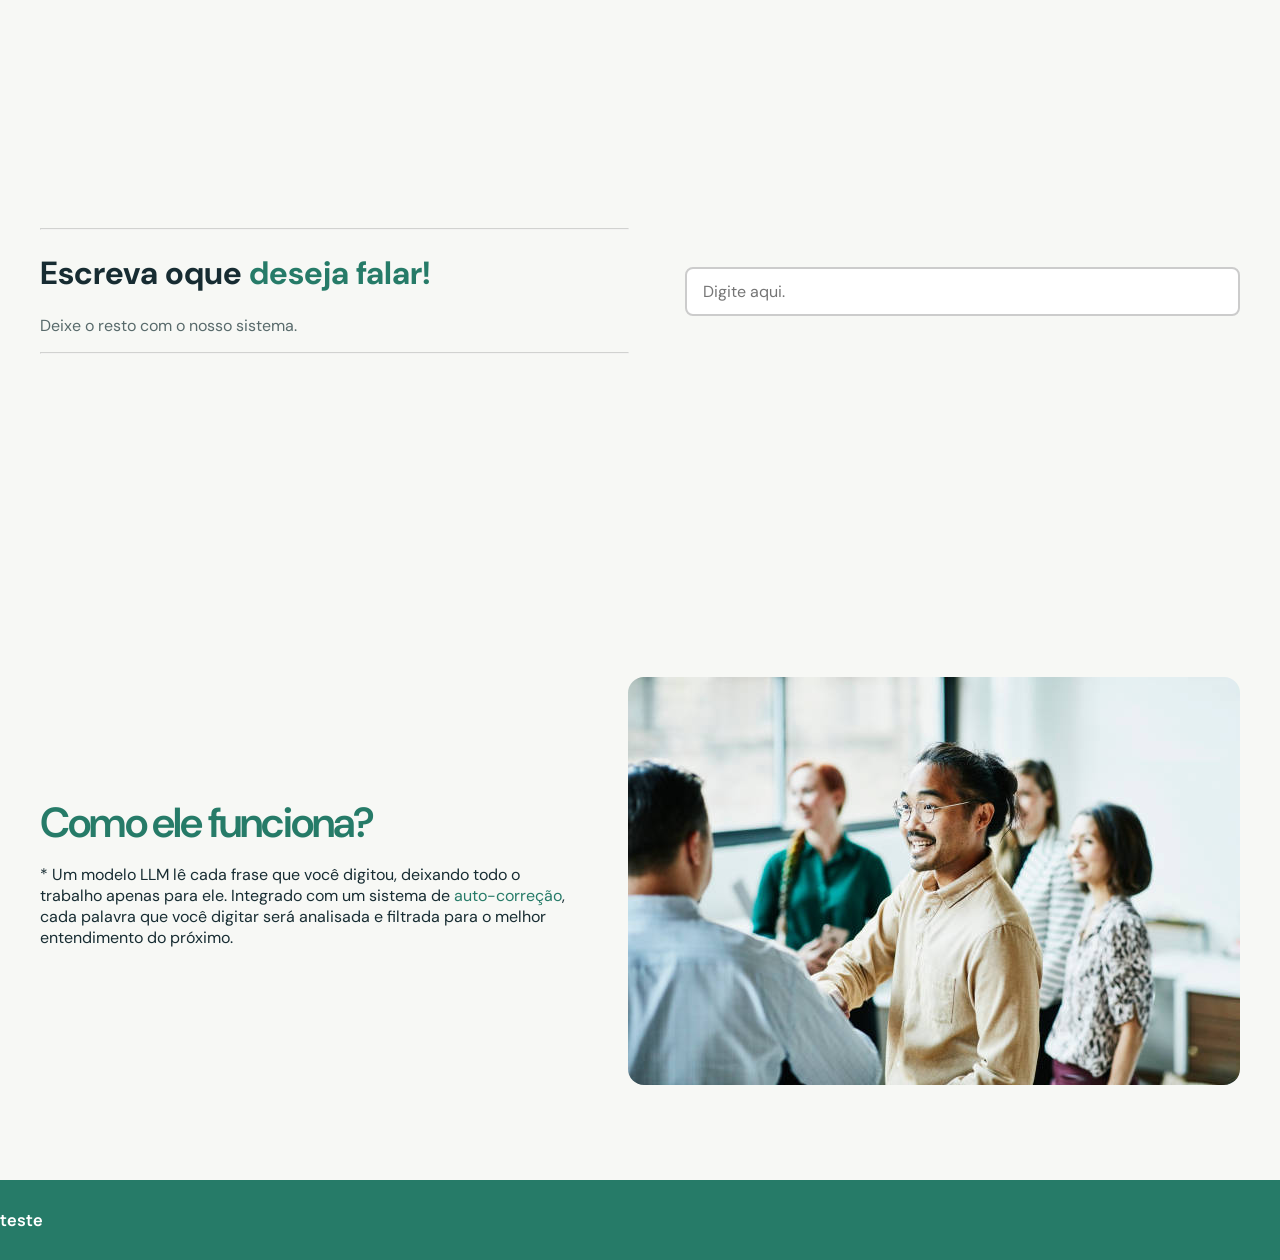
==== Website/project.html @ c52cffe4 "aditiions" ====
<!DOCTYPE html>
<html lang="en">
<head>
    <meta charset="UTF-8">
    <meta name="viewport" content="width=device-width, initial-scale=1.0">
    <link rel="stylesheet" href="style\project.css">
    <title>Demonstração</title>
</head>
<body>
    <main class="hero">
        <div class="starterText">
            <hr>
            <h1>Escreva oque <span>deseja falar!</span></h1>
            <p>Deixe o resto com o nosso sistema.</p>
            <hr>
        </div>
        <input type="text" id="phrase" name="phrase" placeholder="Digite aqui.">
    </main>

    <main class="hero">
        <main class="workText">
            <h2><span>Como ele funciona?</span></h2>
            <p>* Um modelo LLM lê cada frase que você digitou, deixando todo o trabalho apenas para ele. Integrado com um sistema de <span>auto-correção</span>, cada palavra que você digitar será analisada e filtrada para o melhor entendimento do próximo.</p>
        </main>
        <img src="assets\gettyimages-1180037246-612x612.jpg" alt="example image" class="exampleImage">
    </main>


    <footer class="footer">
        <p>teste</p> 
    </footer>
</body>
</html>
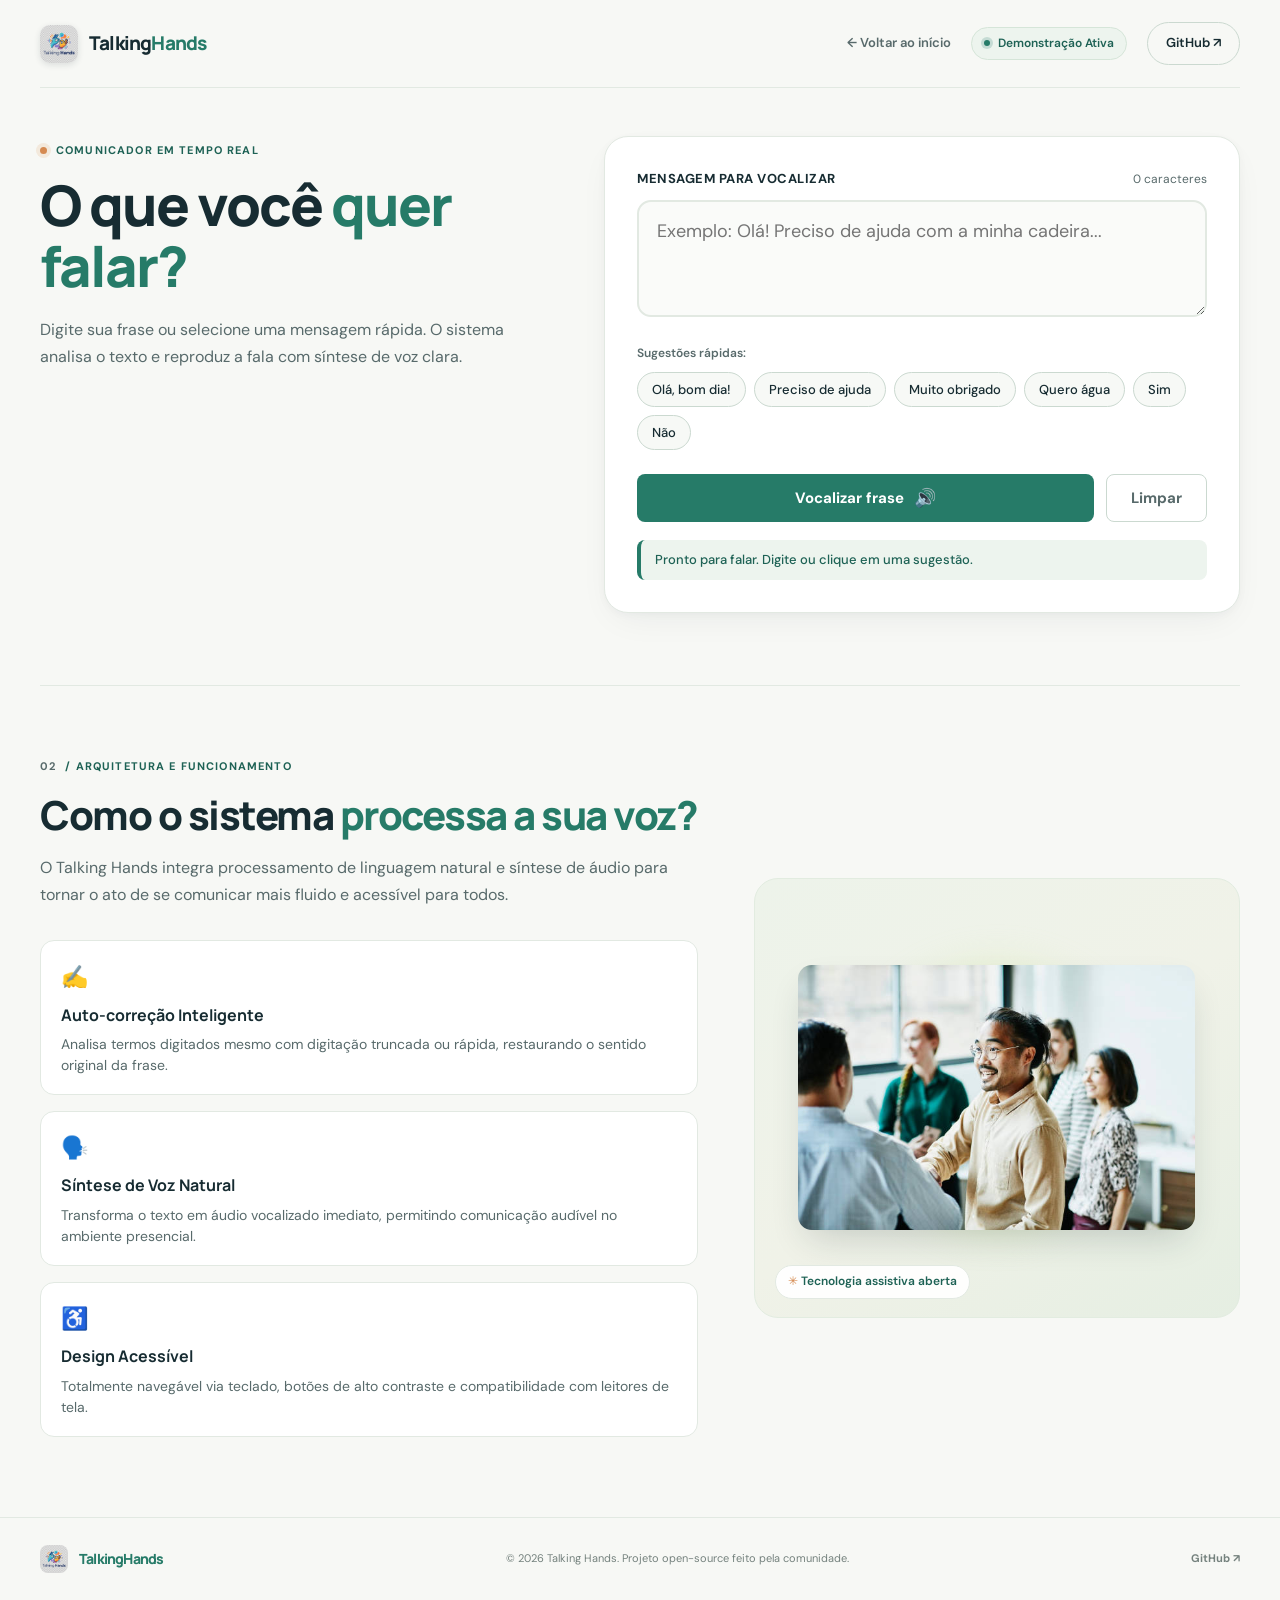
==== commit b78d14ac: "working demo" ====
--- a/Website/project.html
+++ b/Website/project.html
@@ -1,33 +1,149 @@
 <!DOCTYPE html>
-<html lang="en">
+<html lang="pt-BR">
 <head>
     <meta charset="UTF-8">
     <meta name="viewport" content="width=device-width, initial-scale=1.0">
-    <link rel="stylesheet" href="style\project.css">
-    <title>Demonstração</title>
+    <meta name="theme-color" content="#f7f8f5">
+    <meta name="description" content="Demonstração do Comunicador Talking Hands — escreva, ajuste e vocalize frases com facilidade e acessibilidade.">
+    <!-- Open Graph / Redes Sociais -->
+    <meta property="og:type" content="website">
+    <meta property="og:title" content="Demonstração — Talking Hands">
+    <meta property="og:description" content="Teste em tempo real o comunicador acessível com síntese de voz e atalhos rápidos.">
+    <meta property="og:image" content="assets/Gemini_Generated_Image_npv0zrnpv0zrnpv0.jpeg">
+    <link rel="stylesheet" href="style/project.css">
+    <link rel="icon" type="image/jpeg" href="assets/Gemini_Generated_Image_npv0zrnpv0zrnpv0.jpeg">
+    <title>Demonstração — Talking Hands</title>
 </head>
 <body>
-    <main class="hero">
-        <div class="starterText">
-            <hr>
-            <h1>Escreva oque <span>deseja falar!</span></h1>
-            <p>Deixe o resto com o nosso sistema.</p>
-            <hr>
-        </div>
-        <input type="text" id="phrase" name="phrase" placeholder="Digite aqui.">
+    <header class="site-header">
+        <a class="brand" href="index.html" aria-label="Talking Hands, ir para página inicial">
+            <img src="assets/Gemini_Generated_Image_npv0zrnpv0zrnpv0.jpeg" alt="" class="brand-logo" width="38" height="38">
+            <span>Talking<span class="brand-accent">Hands</span></span>
+        </a>
+        <nav aria-label="Navegação do sistema">
+            <a class="nav-link" href="index.html">← Voltar ao início</a>
+            <span class="demo-badge"><span class="badge-dot" aria-hidden="true"></span> Demonstração Ativa</span>
+            <a class="nav-cta" href="https://github.com/Raafakkj/Talking-Hands-Project" target="_blank" rel="noopener noreferrer">
+                GitHub <span aria-hidden="true">↗</span>
+            </a>
+        </nav>
+    </header>
+
+    <main class="main-layout">
+        <!-- SEÇÃO PRINCIPAL DE COMUNICAÇÃO (DEMONSTRAÇÃO) -->
+        <section class="demo-hero" aria-labelledby="demo-heading">
+            <div class="demo-intro">
+                <p class="eyebrow">
+                    <span class="eyebrow-dot" aria-hidden="true"></span>
+                    Comunicador em Tempo Real
+                </p>
+                <h1 id="demo-heading">O que você <span>quer falar?</span></h1>
+                <p class="demo-description">
+                    Digite sua frase ou selecione uma mensagem rápida. O sistema analisa o texto e reproduz a fala com síntese de voz clara.
+                </p>
+            </div>
+
+            <div class="communicator-card">
+                <form id="speak-form" class="speak-form">
+                    <div class="input-header">
+                        <label for="phrase" class="input-label">Mensagem para vocalizar</label>
+                        <span class="char-count" id="char-count" aria-live="polite">0 caracteres</span>
+                    </div>
+
+                    <div class="input-wrapper">
+                        <textarea 
+                            id="phrase" 
+                            name="phrase" 
+                            rows="3" 
+                            placeholder="Exemplo: Olá! Preciso de ajuda com a minha cadeira..."
+                            autocomplete="off"
+                            spellcheck="true"
+                            required
+                        ></textarea>
+                    </div>
+
+                    <!-- Frases de atalho rápido (essencial em CAA / Tecnologias Assistivas) -->
+                    <div class="quick-chips-wrapper">
+                        <span class="chips-label">Sugestões rápidas:</span>
+                        <div class="quick-chips" role="group" aria-label="Frases de resposta rápida">
+                            <button type="button" class="chip-btn" data-text="Olá, bom dia!">Olá, bom dia!</button>
+                            <button type="button" class="chip-btn" data-text="Preciso de ajuda, por favor.">Preciso de ajuda</button>
+                            <button type="button" class="chip-btn" data-text="Muito obrigado!">Muito obrigado</button>
+                            <button type="button" class="chip-btn" data-text="Gostaria de tomar um pouco de água.">Quero água</button>
+                            <button type="button" class="chip-btn" data-text="Sim, tudo bem.">Sim</button>
+                            <button type="button" class="chip-btn" data-text="Não, obrigado.">Não</button>
+                        </div>
+                    </div>
+
+                    <div class="form-actions">
+                        <button type="submit" id="btn-speak" class="button button-primary">
+                            <span>Vocalizar frase</span>
+                            <span class="btn-icon" aria-hidden="true">🔊</span>
+                        </button>
+                        <button type="button" id="btn-clear" class="button button-ghost">
+                            <span>Limpar</span>
+                        </button>
+                    </div>
+
+                    <!-- Região de acessibilidade para anúncios de status -->
+                    <div id="status-feedback" class="status-feedback" role="status" aria-live="polite">
+                        Pronto para falar. Digite ou clique em uma sugestão.
+                    </div>
+                </form>
+            </div>
+        </section>
+
+        <!-- SEÇÃO EXPLICATIVA: COMO O SISTEMA FUNCIONA -->
+        <section class="how-it-works" aria-labelledby="works-heading">
+            <div class="works-content">
+                <div class="works-label"><span>02</span> / ARQUITETURA E FUNCIONAMENTO</div>
+                <h2 id="works-heading">Como o sistema <span>processa a sua voz?</span></h2>
+                <p>
+                    O Talking Hands integra processamento de linguagem natural e síntese de áudio para tornar o ato de se comunicar mais fluido e acessível para todos.
+                </p>
+
+                <div class="features-grid">
+                    <div class="feature-card">
+                        <div class="feature-icon" aria-hidden="true">✍️</div>
+                        <h3>Auto-correção Inteligente</h3>
+                        <p>Analisa termos digitados mesmo com digitação truncada ou rápida, restaurando o sentido original da frase.</p>
+                    </div>
+                    <div class="feature-card">
+                        <div class="feature-icon" aria-hidden="true">🗣️</div>
+                        <h3>Síntese de Voz Natural</h3>
+                        <p>Transforma o texto em áudio vocalizado imediato, permitindo comunicação audível no ambiente presencial.</p>
+                    </div>
+                    <div class="feature-card">
+                        <div class="feature-icon" aria-hidden="true">♿</div>
+                        <h3>Design Acessível</h3>
+                        <p>Totalmente navegável via teclado, botões de alto contraste e compatibilidade com leitores de tela.</p>
+                    </div>
+                </div>
+            </div>
+
+            <div class="works-visual">
+                <div class="visual-glow" aria-hidden="true"></div>
+                <img 
+                    src="assets/gettyimages-1180037246-612x612.jpg" 
+                    alt="Pessoa utilizando tecnologia assistiva e comunicador acessível com auxílio das mãos" 
+                    class="exampleImage"
+                >
+                <div class="visual-badge">
+                    <span aria-hidden="true">✳</span> Tecnologia assistiva aberta
+                </div>
+            </div>
+        </section>
     </main>
 
-    <main class="hero">
-        <main class="workText">
-            <h2><span>Como ele funciona?</span></h2>
-            <p>* Um modelo LLM lê cada frase que você digitou, deixando todo o trabalho apenas para ele. Integrado com um sistema de <span>auto-correção</span>, cada palavra que você digitar será analisada e filtrada para o melhor entendimento do próximo.</p>
-        </main>
-        <img src="assets\gettyimages-1180037246-612x612.jpg" alt="example image" class="exampleImage">
-    </main>
+    <footer class="site-footer">
+        <a class="footer-brand" href="index.html">
+            <img src="assets/Gemini_Generated_Image_npv0zrnpv0zrnpv0.jpeg" alt="" class="footer-logo" width="28" height="28">
+            <span>Talking<span>Hands</span></span>
+        </a>
+        <p>© 2026 Talking Hands. Projeto open-source feito pela comunidade.</p>
+        <a href="https://github.com/Raafakkj/Talking-Hands-Project" target="_blank" rel="noopener noreferrer">GitHub ↗</a>
+    </footer>
 
-
-    <footer class="footer">
-        <p>teste</p> 
-    </footer>
+    <script src="js/project.js" defer></script>
 </body>
-</html>+</html>
--- a/Website/style/project.css
+++ b/Website/style/project.css
@@ -0,0 +1,628 @@
+@import url('https://fonts.googleapis.com/css2?family=DM+Sans:wght@400;500;600;700&family=Manrope:wght@400;500;600;700;800&display=swap');
+
+:root {
+    color-scheme: light;
+    --ink: #172c32;
+    --muted: #586a6b;
+    --paper: #f7f8f5;
+    --card-bg: #ffffff;
+    --white: #ffffff;
+    --green: #267b68;
+    --green-dark: #1e6255;
+    --lime: #d8edaa;
+    --accent-orange: #d58a51;
+    --line: #e2e9e2;
+    --border-soft: #cbd9d0;
+    --radius-sm: 8px;
+    --radius-md: 14px;
+    --radius-lg: 24px;
+    font-family: 'DM Sans', -apple-system, BlinkMacSystemFont, 'Segoe UI', Roboto, sans-serif;
+    color: var(--ink);
+    background: var(--paper);
+    font-synthesis: none;
+    text-rendering: optimizeLegibility;
+}
+
+*,
+*::before,
+*::after {
+    box-sizing: border-box;
+}
+
+html {
+    scroll-behavior: smooth;
+}
+
+body {
+    min-width: 320px;
+    margin: 0;
+    line-height: 1.6;
+}
+
+a {
+    color: inherit;
+    text-decoration: none;
+}
+
+/* ==========================================================================
+   HEADER
+   ========================================================================== */
+
+.site-header {
+    position: relative;
+    z-index: 10;
+    display: flex;
+    align-items: center;
+    justify-content: space-between;
+    width: min(1200px, calc(100% - 64px));
+    min-height: 88px;
+    margin: 0 auto;
+    border-bottom: 1px solid var(--line);
+}
+
+.brand,
+.footer-brand {
+    display: inline-flex;
+    align-items: center;
+    gap: 11px;
+    font-family: 'Manrope', 'Segoe UI', sans-serif;
+    font-size: 19px;
+    font-weight: 800;
+    letter-spacing: -0.8px;
+    text-decoration: none;
+}
+
+.brand-logo {
+    width: 38px;
+    height: 38px;
+    border-radius: 10px;
+    object-fit: cover;
+    box-shadow: 0 2px 6px rgba(23, 44, 50, 0.12);
+}
+
+.footer-logo {
+    width: 28px;
+    height: 28px;
+    border-radius: 8px;
+    object-fit: cover;
+}
+
+.brand-mark {
+    display: grid;
+    width: 36px;
+    height: 36px;
+    place-items: center;
+    border-radius: 12px;
+    background: var(--green);
+    color: var(--white);
+    font-size: 12px;
+    letter-spacing: -0.3px;
+}
+
+.brand-accent,
+.footer-brand span {
+    color: var(--green);
+}
+
+.site-header nav {
+    display: flex;
+    align-items: center;
+    gap: 20px;
+    font-size: 13px;
+    font-weight: 600;
+}
+
+.nav-link {
+    color: var(--muted);
+    transition: color 160ms ease;
+}
+
+.nav-link:hover {
+    color: var(--green);
+}
+
+.demo-badge {
+    display: inline-flex;
+    align-items: center;
+    gap: 8px;
+    padding: 6px 12px;
+    border-radius: 999px;
+    background: #edf4ee;
+    color: var(--green-dark);
+    font-size: 12px;
+    font-weight: 600;
+    border: 1px solid #d5e5d8;
+}
+
+.badge-dot {
+    width: 6px;
+    height: 6px;
+    border-radius: 50%;
+    background: var(--green);
+    box-shadow: 0 0 0 3px rgba(38, 123, 104, 0.2);
+}
+
+.nav-cta {
+    padding: 10px 18px;
+    border: 1px solid var(--border-soft);
+    border-radius: 999px;
+    text-decoration: none;
+    font-size: 13px;
+    font-weight: 600;
+    transition: background-color 160ms ease, border-color 160ms ease;
+}
+
+.nav-cta:hover {
+    border-color: var(--green);
+    background: #edf4ee;
+}
+
+/* ==========================================================================
+   LAYOUT
+   ========================================================================== */
+
+.main-layout {
+    width: min(1200px, calc(100% - 64px));
+    margin: 0 auto;
+    padding: 48px 0 80px;
+}
+
+/* ==========================================================================
+   HERO / DEMO COMMUNICATOR CARD
+   ========================================================================== */
+
+.demo-hero {
+    display: grid;
+    grid-template-columns: 1fr 1.25fr;
+    gap: 56px;
+    align-items: start;
+    padding-bottom: 72px;
+    border-bottom: 1px solid var(--line);
+}
+
+.eyebrow {
+    display: inline-flex;
+    align-items: center;
+    gap: 9px;
+    margin: 0 0 16px;
+    color: var(--green-dark);
+    font-size: 11px;
+    font-weight: 700;
+    letter-spacing: 1.15px;
+    text-transform: uppercase;
+}
+
+.eyebrow-dot {
+    width: 7px;
+    height: 7px;
+    border-radius: 50%;
+    background: var(--accent-orange);
+    box-shadow: 0 0 0 4px #f3e9dc;
+}
+
+.demo-intro h1 {
+    font-family: 'Manrope', 'Segoe UI', sans-serif;
+    font-size: clamp(38px, 4.5vw, 56px);
+    font-weight: 800;
+    letter-spacing: -2px;
+    line-height: 1.08;
+    margin: 0 0 20px;
+}
+
+.demo-intro h1 span {
+    color: var(--green);
+}
+
+.demo-description {
+    color: var(--muted);
+    font-size: 16px;
+    line-height: 1.7;
+    margin: 0;
+}
+
+/* O CARD DO COMUNICADOR */
+.communicator-card {
+    background: var(--card-bg);
+    border: 1px solid var(--line);
+    border-radius: var(--radius-lg);
+    padding: 32px;
+    box-shadow: 0 12px 36px -12px rgba(23, 44, 50, 0.08), 0 2px 8px rgba(23, 44, 50, 0.03);
+    position: relative;
+}
+
+.input-header {
+    display: flex;
+    justify-content: space-between;
+    align-items: center;
+    margin-bottom: 10px;
+}
+
+.input-label {
+    font-size: 13px;
+    font-weight: 700;
+    color: var(--ink);
+    text-transform: uppercase;
+    letter-spacing: 0.5px;
+}
+
+.char-count {
+    font-size: 12px;
+    color: var(--muted);
+}
+
+.input-wrapper textarea {
+    width: 100%;
+    padding: 16px 18px;
+    border: 2px solid var(--line);
+    border-radius: var(--radius-md);
+    font-size: 18px;
+    font-family: inherit;
+    color: var(--ink);
+    background: #fafbf9;
+    resize: vertical;
+    min-height: 110px;
+    line-height: 1.5;
+    transition: border-color 180ms ease, background-color 180ms ease, box-shadow 180ms ease;
+}
+
+.input-wrapper textarea:focus {
+    outline: none;
+    background: #ffffff;
+    border-color: var(--green);
+    box-shadow: 0 0 0 4px rgba(38, 123, 104, 0.15);
+}
+
+/* CHIPS DE RESPOSTA RÁPIDA (AAC) */
+.quick-chips-wrapper {
+    margin: 20px 0;
+}
+
+.chips-label {
+    display: block;
+    font-size: 12px;
+    font-weight: 600;
+    color: var(--muted);
+    margin-bottom: 8px;
+}
+
+.quick-chips {
+    display: flex;
+    flex-wrap: wrap;
+    gap: 8px;
+}
+
+.chip-btn {
+    appearance: none;
+    border: 1px solid var(--border-soft);
+    background: #f7f9f6;
+    color: var(--ink);
+    padding: 8px 14px;
+    border-radius: 999px;
+    font-size: 13px;
+    font-weight: 500;
+    cursor: pointer;
+    font-family: inherit;
+    transition: all 140ms ease;
+}
+
+.chip-btn:hover {
+    background: var(--lime);
+    border-color: #bad388;
+    color: #17382f;
+    transform: translateY(-1px);
+}
+
+.chip-btn:active {
+    transform: translateY(0);
+}
+
+/* AÇÕES DO FORMULÁRIO */
+.form-actions {
+    display: flex;
+    align-items: center;
+    gap: 12px;
+    margin-top: 24px;
+}
+
+.button {
+    display: inline-flex;
+    align-items: center;
+    justify-content: center;
+    gap: 10px;
+    min-height: 48px;
+    padding: 0 24px;
+    border-radius: var(--radius-sm);
+    font-size: 15px;
+    font-weight: 700;
+    cursor: pointer;
+    font-family: inherit;
+    border: none;
+    transition: background-color 160ms ease, transform 160ms ease, box-shadow 160ms ease;
+}
+
+.button-primary {
+    background: var(--green);
+    color: var(--white);
+    flex: 1;
+}
+
+.button-primary:hover {
+    background: var(--green-dark);
+    transform: translateY(-1px);
+    box-shadow: 0 6px 16px rgba(38, 123, 104, 0.25);
+}
+
+.button-primary:active {
+    transform: translateY(0);
+}
+
+.btn-icon {
+    font-size: 18px;
+}
+
+.button-ghost {
+    background: transparent;
+    color: var(--muted);
+    border: 1px solid var(--border-soft);
+}
+
+.button-ghost:hover {
+    background: #edf4ee;
+    color: var(--ink);
+}
+
+/* FEEDBACK DE STATUS */
+.status-feedback {
+    margin-top: 18px;
+    padding: 10px 14px;
+    border-radius: var(--radius-sm);
+    background: #edf4ee;
+    border-left: 4px solid var(--green);
+    color: var(--green-dark);
+    font-size: 13px;
+    font-weight: 500;
+}
+
+/* ==========================================================================
+   SEÇÃO COMO FUNCIONA
+   ========================================================================== */
+
+.how-it-works {
+    display: grid;
+    grid-template-columns: 1.15fr 0.85fr;
+    gap: 56px;
+    align-items: center;
+    padding-top: 72px;
+}
+
+.works-label {
+    display: flex;
+    align-items: center;
+    gap: 9px;
+    margin-bottom: 16px;
+    color: var(--green-dark);
+    font-size: 11px;
+    font-weight: 700;
+    letter-spacing: 1.15px;
+}
+
+.works-label span {
+    color: var(--muted);
+}
+
+.works-content h2 {
+    font-family: 'Manrope', 'Segoe UI', sans-serif;
+    font-size: clamp(28px, 3.2vw, 40px);
+    font-weight: 800;
+    letter-spacing: -1.5px;
+    line-height: 1.15;
+    margin: 0 0 16px;
+}
+
+.works-content h2 span {
+    color: var(--green);
+}
+
+.works-content > p {
+    color: var(--muted);
+    font-size: 16px;
+    line-height: 1.7;
+    margin: 0 0 32px;
+}
+
+.features-grid {
+    display: grid;
+    grid-template-columns: 1fr;
+    gap: 16px;
+}
+
+.feature-card {
+    background: var(--card-bg);
+    border: 1px solid var(--line);
+    border-radius: var(--radius-md);
+    padding: 18px 20px;
+    transition: transform 160ms ease, border-color 160ms ease;
+}
+
+.feature-card:hover {
+    border-color: #bed5c6;
+    transform: translateX(4px);
+}
+
+.feature-icon {
+    font-size: 22px;
+    margin-bottom: 8px;
+}
+
+.feature-card h3 {
+    margin: 0 0 6px;
+    font-family: 'Manrope', 'Segoe UI', sans-serif;
+    font-size: 16px;
+    font-weight: 700;
+    color: var(--ink);
+}
+
+.feature-card p {
+    margin: 0;
+    color: var(--muted);
+    font-size: 14px;
+    line-height: 1.5;
+}
+
+/* VISUAL DA IMAGEM */
+.works-visual {
+    position: relative;
+    display: grid;
+    place-items: center;
+    min-height: 440px;
+    border-radius: var(--radius-lg);
+    overflow: hidden;
+    background: linear-gradient(145deg, #edf3ea 0%, #f0f2e8 52%, #e5eee2 100%);
+    border: 1px solid #e2ece0;
+}
+
+.visual-glow {
+    position: absolute;
+    width: 260px;
+    height: 260px;
+    border-radius: 50%;
+    background: var(--lime);
+    filter: blur(20px);
+    opacity: 0.5;
+}
+
+.exampleImage {
+    position: relative;
+    z-index: 2;
+    max-width: 82%;
+    max-height: 340px;
+    border-radius: var(--radius-md);
+    box-shadow: 0 16px 36px -10px rgba(23, 44, 50, 0.2);
+    object-fit: cover;
+}
+
+.visual-badge {
+    position: absolute;
+    bottom: 18px;
+    left: 20px;
+    z-index: 3;
+    padding: 6px 12px;
+    border-radius: 999px;
+    background: rgba(255, 255, 255, 0.92);
+    backdrop-filter: blur(6px);
+    border: 1px solid var(--line);
+    font-size: 12px;
+    font-weight: 600;
+    color: var(--green-dark);
+}
+
+.visual-badge span {
+    color: var(--accent-orange);
+}
+
+/* ==========================================================================
+   FOOTER
+   ========================================================================== */
+
+.site-footer {
+    display: flex;
+    align-items: center;
+    justify-content: space-between;
+    gap: 20px;
+    min-height: 84px;
+    padding: 16px max(32px, calc((100vw - 1200px) / 2));
+    border-top: 1px solid var(--line);
+    color: #75827e;
+    font-size: 11px;
+}
+
+.footer-brand {
+    color: var(--ink);
+    font-size: 14px;
+}
+
+.site-footer p {
+    margin: 0;
+    text-align: center;
+}
+
+.site-footer > a:last-child {
+    font-weight: 700;
+}
+
+.site-footer a:hover {
+    color: var(--green);
+}
+
+/* ==========================================================================
+   ACESSIBILIDADE E FOCO
+   ========================================================================== */
+
+:focus-visible {
+    outline: 3px solid var(--accent-orange);
+    outline-offset: 3px;
+}
+
+/* ==========================================================================
+   RESPONSIVIDADE
+   ========================================================================== */
+
+@media (max-width: 960px) {
+    .site-header,
+    .main-layout {
+        width: min(100% - 40px, 720px);
+    }
+
+    .demo-hero {
+        grid-template-columns: 1fr;
+        gap: 36px;
+    }
+
+    .how-it-works {
+        grid-template-columns: 1fr;
+        gap: 40px;
+    }
+
+    .works-visual {
+        min-height: 360px;
+    }
+}
+
+@media (max-width: 600px) {
+    .site-header nav .demo-badge {
+        display: none;
+    }
+
+    .form-actions {
+        flex-direction: column;
+    }
+
+    .button {
+        width: 100%;
+    }
+
+    .site-footer {
+        flex-wrap: wrap;
+        padding: 24px 20px;
+        justify-content: center;
+        text-align: center;
+    }
+
+    .site-footer p {
+        order: 2;
+        width: 100%;
+    }
+}
+
+@media (prefers-reduced-motion: reduce) {
+    html {
+        scroll-behavior: auto;
+    }
+
+    *,
+    *::before,
+    *::after {
+        transition-duration: 0.01ms !important;
+        animation-duration: 0.01ms !important;
+    }
+}
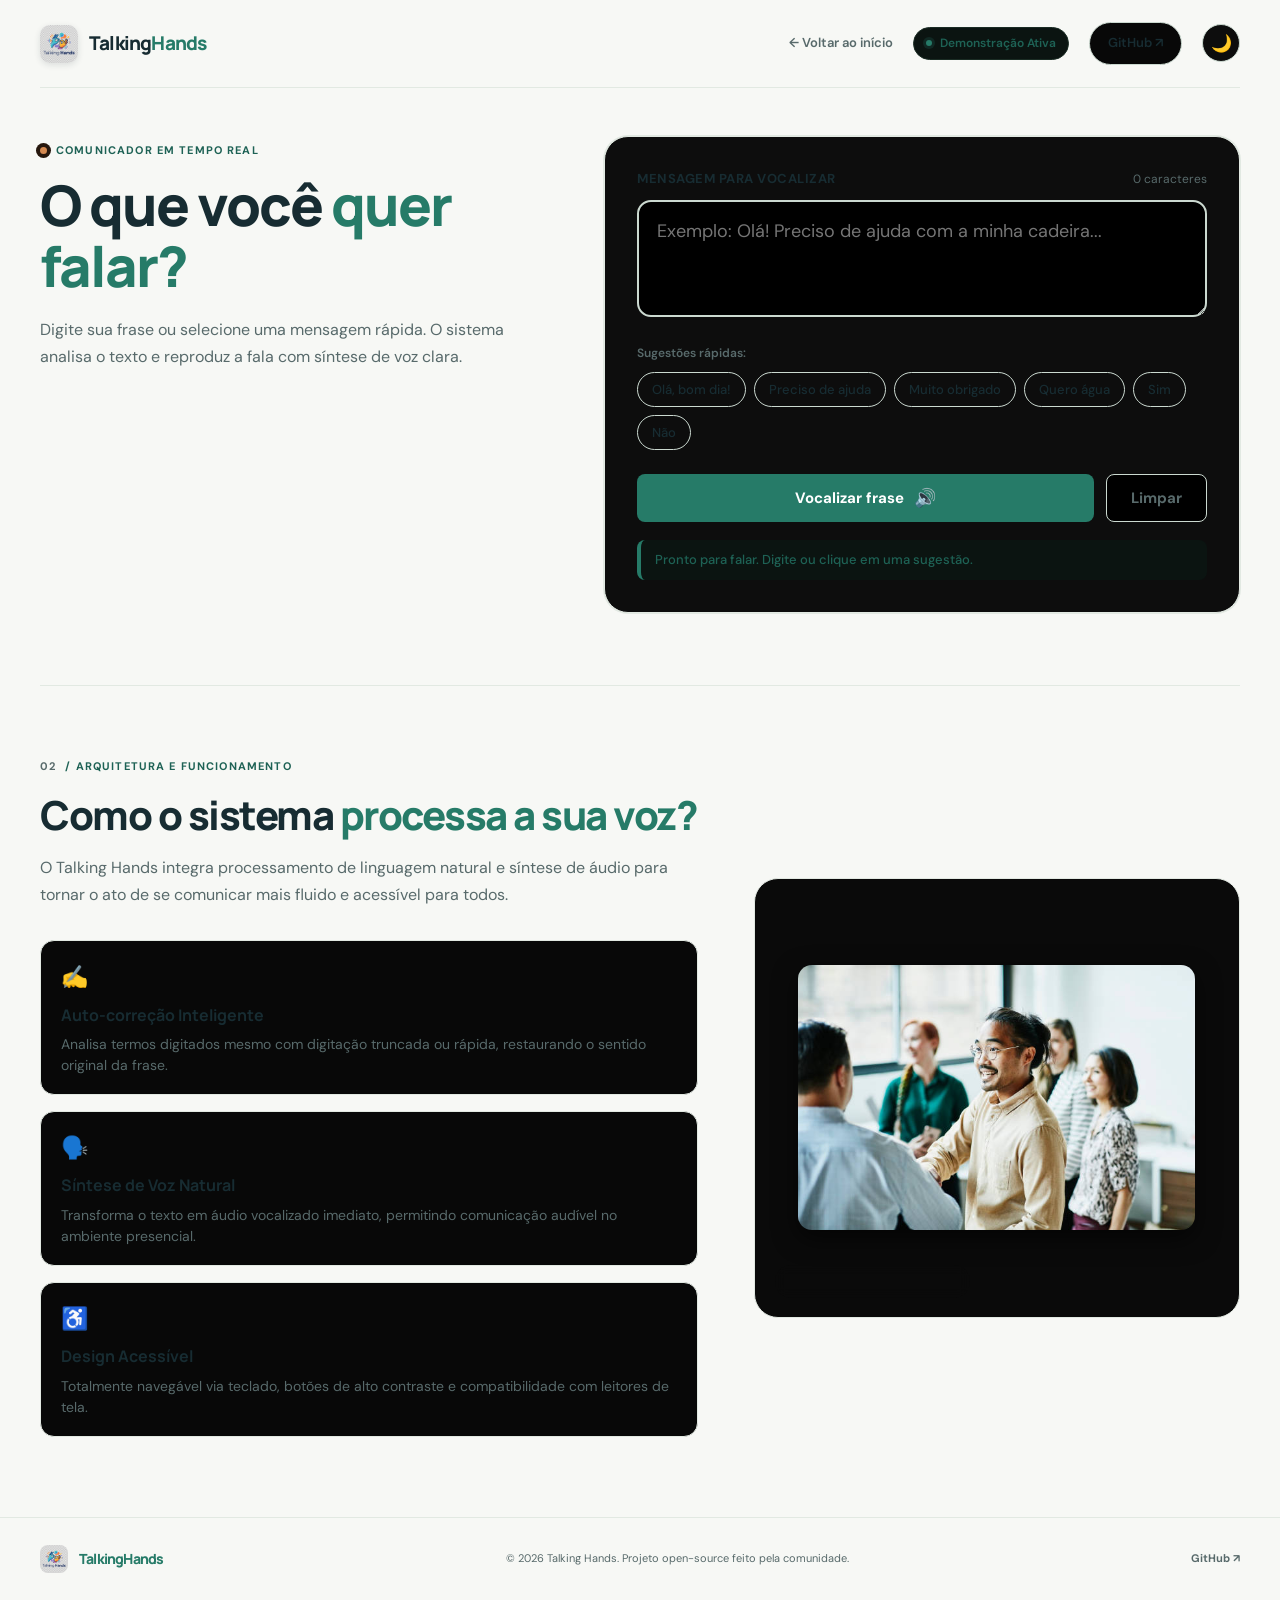
==== commit 0ba800ab: "dark-mode, readme and more" ====
--- a/Website/project.html
+++ b/Website/project.html
@@ -11,8 +11,10 @@
     <meta property="og:description" content="Teste em tempo real o comunicador acessível com síntese de voz e atalhos rápidos.">
     <meta property="og:image" content="assets/Gemini_Generated_Image_npv0zrnpv0zrnpv0.jpeg">
     <link rel="stylesheet" href="style/project.css">
+    <link rel="stylesheet" href="style/darkmode.css">
     <link rel="icon" type="image/jpeg" href="assets/Gemini_Generated_Image_npv0zrnpv0zrnpv0.jpeg">
     <title>Demonstração — Talking Hands</title>
+    <script src="js/darkmode.js"></script>
 </head>
 <body>
     <header class="site-header">
@@ -26,6 +28,10 @@
             <a class="nav-cta" href="https://github.com/Raafakkj/Talking-Hands-Project" target="_blank" rel="noopener noreferrer">
                 GitHub <span aria-hidden="true">↗</span>
             </a>
+            <button id="theme-toggle" class="theme-toggle" type="button" aria-label="Alternar modo claro/escuro" title="Alternar tema">
+                <span class="icon-moon" aria-hidden="true">🌙</span>
+                <span class="icon-sun" aria-hidden="true">☀️</span>
+            </button>
         </nav>
     </header>
 
--- a/Website/style/darkmode.css
+++ b/Website/style/darkmode.css
@@ -0,0 +1,258 @@
+/* ==========================================================================
+   DARK MODE — Talking Hands (Preto Plano / Flat Black)
+   Sem degradês: fundo preto absoluto (#000), superfícies sólidas (#0d0d0d),
+   linhas sutis (#1f1f1f) e alto contraste para leitura acessível.
+   ========================================================================== */
+
+/* ---------- PALETA PRETO PLANO (FLAT BLACK) ---------- */
+[data-theme="dark"] {
+    color-scheme: dark;
+    --paper: #000000;
+    --card-bg: #0d0d0d;
+    --ink: #f3f4f6;
+    --muted: #8e9594;
+    --white: #ffffff;
+    --green: #2fa98b;
+    --green-dark: #3dd6b0;
+    --lime: #16241c;
+    --accent-orange: #e59053;
+    --line: #1c1c1c;
+    --border-soft: #292929;
+}
+
+@media (prefers-color-scheme: dark) {
+    :root:not([data-theme="light"]) {
+        color-scheme: dark;
+        --paper: #000000;
+        --card-bg: #0d0d0d;
+        --ink: #f3f4f6;
+        --muted: #8e9594;
+        --white: #ffffff;
+        --green: #2fa98b;
+        --green-dark: #3dd6b0;
+        --lime: #16241c;
+        --accent-orange: #e59053;
+        --line: #1c1c1c;
+        --border-soft: #292929;
+    }
+}
+
+/* ---------- COMPONENTES EM PRETO PLANO (SEM DEGRADÊS) ---------- */
+
+/* Header e Navegação */
+[data-theme="dark"] .nav-cta,
+:root:not([data-theme="light"]) .nav-cta {
+    background: #080808;
+    border-color: var(--border-soft);
+    color: var(--ink);
+}
+
+[data-theme="dark"] .nav-cta:hover,
+:root:not([data-theme="light"]) .nav-cta:hover {
+    background: #141414;
+    border-color: var(--green);
+    color: var(--green-dark);
+}
+
+/* Eyebrow Dot */
+[data-theme="dark"] .eyebrow-dot,
+:root:not([data-theme="light"]) .eyebrow-dot {
+    background: var(--accent-orange);
+    box-shadow: 0 0 0 4px #26170d;
+}
+
+/* Molduras Visuais — Fundo plano #0a0a0a e sem degradê */
+[data-theme="dark"] .hero-visual,
+:root:not([data-theme="light"]) .hero-visual,
+[data-theme="dark"] .works-visual,
+:root:not([data-theme="light"]) .works-visual {
+    background: #0a0a0a;
+    border-color: var(--line);
+}
+
+/* Remove brilhos / glows embaçados para manter o estilo minimalista e plano */
+[data-theme="dark"] .visual-glow,
+:root:not([data-theme="light"]) .visual-glow {
+    display: none;
+}
+
+/* Legenda da imagem */
+[data-theme="dark"] .visual-caption,
+:root:not([data-theme="light"]) .visual-caption {
+    color: var(--muted);
+}
+
+/* Selo de carimbo (index) */
+[data-theme="dark"] .about-stamp,
+:root:not([data-theme="light"]) .about-stamp {
+    border-color: var(--line);
+    color: var(--green-dark);
+}
+
+/* Rodapé */
+[data-theme="dark"] .site-footer,
+:root:not([data-theme="light"]) .site-footer {
+    border-top-color: var(--line);
+    color: var(--muted);
+}
+
+/* Card do Comunicador (project.html) — Preto plano */
+[data-theme="dark"] .communicator-card,
+:root:not([data-theme="light"]) .communicator-card {
+    background: #0d0d0d;
+    border-color: var(--line);
+    box-shadow: 0 0 0 1px var(--line);
+}
+
+/* Campo de Texto (textarea) */
+[data-theme="dark"] .input-wrapper textarea,
+:root:not([data-theme="light"]) .input-wrapper textarea {
+    background: #000000;
+    border-color: var(--border-soft);
+    color: #ffffff;
+}
+
+[data-theme="dark"] .input-wrapper textarea:focus,
+:root:not([data-theme="light"]) .input-wrapper textarea:focus {
+    background: #000000;
+    border-color: var(--green);
+    box-shadow: 0 0 0 3px rgba(47, 169, 139, 0.25);
+}
+
+/* Chips / Sugestões rápidas */
+[data-theme="dark"] .chip-btn,
+:root:not([data-theme="light"]) .chip-btn {
+    background: #0d0d0d;
+    border-color: var(--border-soft);
+    color: var(--ink);
+}
+
+[data-theme="dark"] .chip-btn:hover,
+:root:not([data-theme="light"]) .chip-btn:hover {
+    background: #142019;
+    border-color: var(--green);
+    color: var(--green-dark);
+}
+
+/* Botão Limpar (Ghost) */
+[data-theme="dark"] .button-ghost,
+:root:not([data-theme="light"]) .button-ghost {
+    background: #000000;
+    border-color: var(--border-soft);
+    color: var(--muted);
+}
+
+[data-theme="dark"] .button-ghost:hover,
+:root:not([data-theme="light"]) .button-ghost:hover {
+    background: #141414;
+    border-color: #404040;
+    color: #ffffff;
+}
+
+/* Feedback de Status */
+[data-theme="dark"] .status-feedback,
+:root:not([data-theme="light"]) .status-feedback {
+    background: #0b1411;
+    border-left: 4px solid var(--green);
+    color: var(--green-dark);
+}
+
+/* Badge de Demonstração Ativa */
+[data-theme="dark"] .demo-badge,
+:root:not([data-theme="light"]) .demo-badge {
+    background: #0b1411;
+    border-color: #1a2c24;
+    color: var(--green-dark);
+}
+
+/* Cards da seção 'Como funciona' */
+[data-theme="dark"] .feature-card,
+:root:not([data-theme="light"]) .feature-card {
+    background: #080808;
+    border-color: var(--line);
+}
+
+[data-theme="dark"] .feature-card:hover,
+:root:not([data-theme="light"]) .feature-card:hover {
+    border-color: #2b3d35;
+    background: #0d0d0d;
+}
+
+/* Badge da imagem */
+[data-theme="dark"] .visual-badge,
+:root:not([data-theme="light"]) .visual-badge {
+    background: #0a0a0a;
+    border-color: var(--line);
+    color: var(--ink);
+}
+
+/* Ajuste na sombra da imagem */
+[data-theme="dark"] .exampleImage,
+:root:not([data-theme="light"]) .exampleImage {
+    box-shadow: 0 8px 24px rgba(0, 0, 0, 0.6);
+}
+
+/* ==========================================================================
+   BOTÃO TOGGLE DE TEMA (FLAT)
+   ========================================================================== */
+
+.theme-toggle {
+    appearance: none;
+    border: 1px solid var(--border-soft);
+    background: var(--card-bg);
+    color: var(--ink);
+    width: 38px;
+    height: 38px;
+    border-radius: 50%;
+    cursor: pointer;
+    display: grid;
+    place-items: center;
+    font-size: 17px;
+    line-height: 1;
+    transition: background-color 160ms ease, border-color 160ms ease, transform 160ms ease;
+    padding: 0;
+    flex-shrink: 0;
+}
+
+.theme-toggle:hover {
+    border-color: var(--green);
+    background: #edf4ee;
+    transform: scale(1.06);
+}
+
+[data-theme="dark"] .theme-toggle,
+:root:not([data-theme="light"]) .theme-toggle {
+    background: #0d0d0d;
+    border-color: var(--border-soft);
+    color: var(--ink);
+}
+
+[data-theme="dark"] .theme-toggle:hover,
+:root:not([data-theme="light"]) .theme-toggle:hover {
+    background: #171717;
+    border-color: var(--green);
+}
+
+/* Ícones do Toggle */
+.theme-toggle .icon-sun {
+    display: none;
+}
+.theme-toggle .icon-moon {
+    display: inline;
+}
+
+[data-theme="dark"] .theme-toggle .icon-sun {
+    display: inline;
+}
+[data-theme="dark"] .theme-toggle .icon-moon {
+    display: none;
+}
+
+@media (prefers-color-scheme: dark) {
+    :root:not([data-theme="light"]) .theme-toggle .icon-sun {
+        display: inline;
+    }
+    :root:not([data-theme="light"]) .theme-toggle .icon-moon {
+        display: none;
+    }
+}
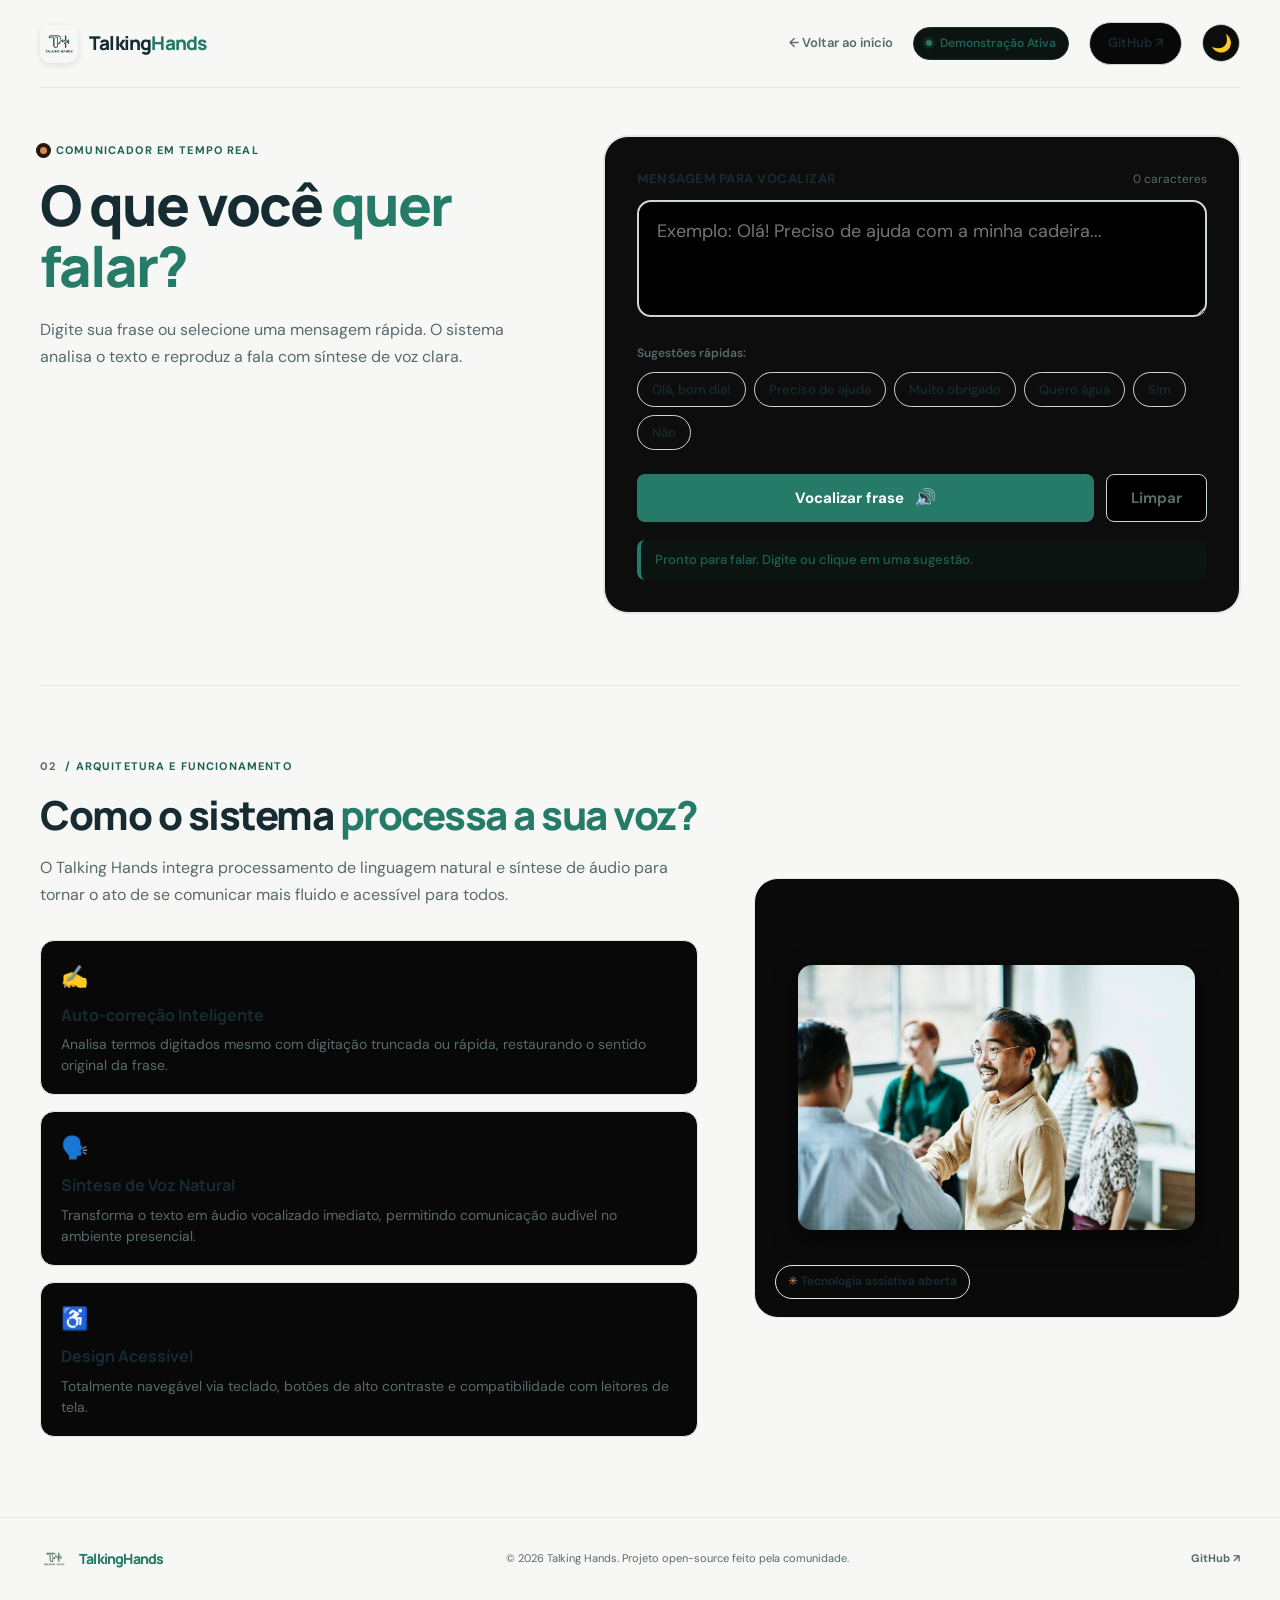
==== commit 8cac857e: "front-end fixes adicionei mais detalhes e ajeitei certas coisas no código  próximo passo: limpeza do" ====
--- a/Website/project.html
+++ b/Website/project.html
@@ -9,17 +9,17 @@
     <meta property="og:type" content="website">
     <meta property="og:title" content="Demonstração — Talking Hands">
     <meta property="og:description" content="Teste em tempo real o comunicador acessível com síntese de voz e atalhos rápidos.">
-    <meta property="og:image" content="assets/Gemini_Generated_Image_npv0zrnpv0zrnpv0.jpeg">
+    <meta property="og:image" content="assets/Gemini_Generated_Image_85tter85tter85tt-removebg-preview.png">
     <link rel="stylesheet" href="style/project.css">
-    <link rel="stylesheet" href="style/darkmode.css">
-    <link rel="icon" type="image/jpeg" href="assets/Gemini_Generated_Image_npv0zrnpv0zrnpv0.jpeg">
+        <link rel="stylesheet" href="style/darkmode.css">
+        <link rel="icon" type="image/jpeg" href="assets/Gemini_Generated_Image_85tter85tter85tt-removebg-preview.png">
     <title>Demonstração — Talking Hands</title>
     <script src="js/darkmode.js"></script>
 </head>
 <body>
     <header class="site-header">
         <a class="brand" href="index.html" aria-label="Talking Hands, ir para página inicial">
-            <img src="assets/Gemini_Generated_Image_npv0zrnpv0zrnpv0.jpeg" alt="" class="brand-logo" width="38" height="38">
+            <img src="assets/Gemini_Generated_Image_85tter85tter85tt-removebg-preview.png" alt="" class="brand-logo" width="58" height="58">
             <span>Talking<span class="brand-accent">Hands</span></span>
         </a>
         <nav aria-label="Navegação do sistema">
@@ -143,7 +143,7 @@
 
     <footer class="site-footer">
         <a class="footer-brand" href="index.html">
-            <img src="assets/Gemini_Generated_Image_npv0zrnpv0zrnpv0.jpeg" alt="" class="footer-logo" width="28" height="28">
+            <img src="assets/Gemini_Generated_Image_85tter85tter85tt-removebg-preview.png" alt="" class="footer-logo" width="28" height="28">
             <span>Talking<span>Hands</span></span>
         </a>
         <p>© 2026 Talking Hands. Projeto open-source feito pela comunidade.</p>
